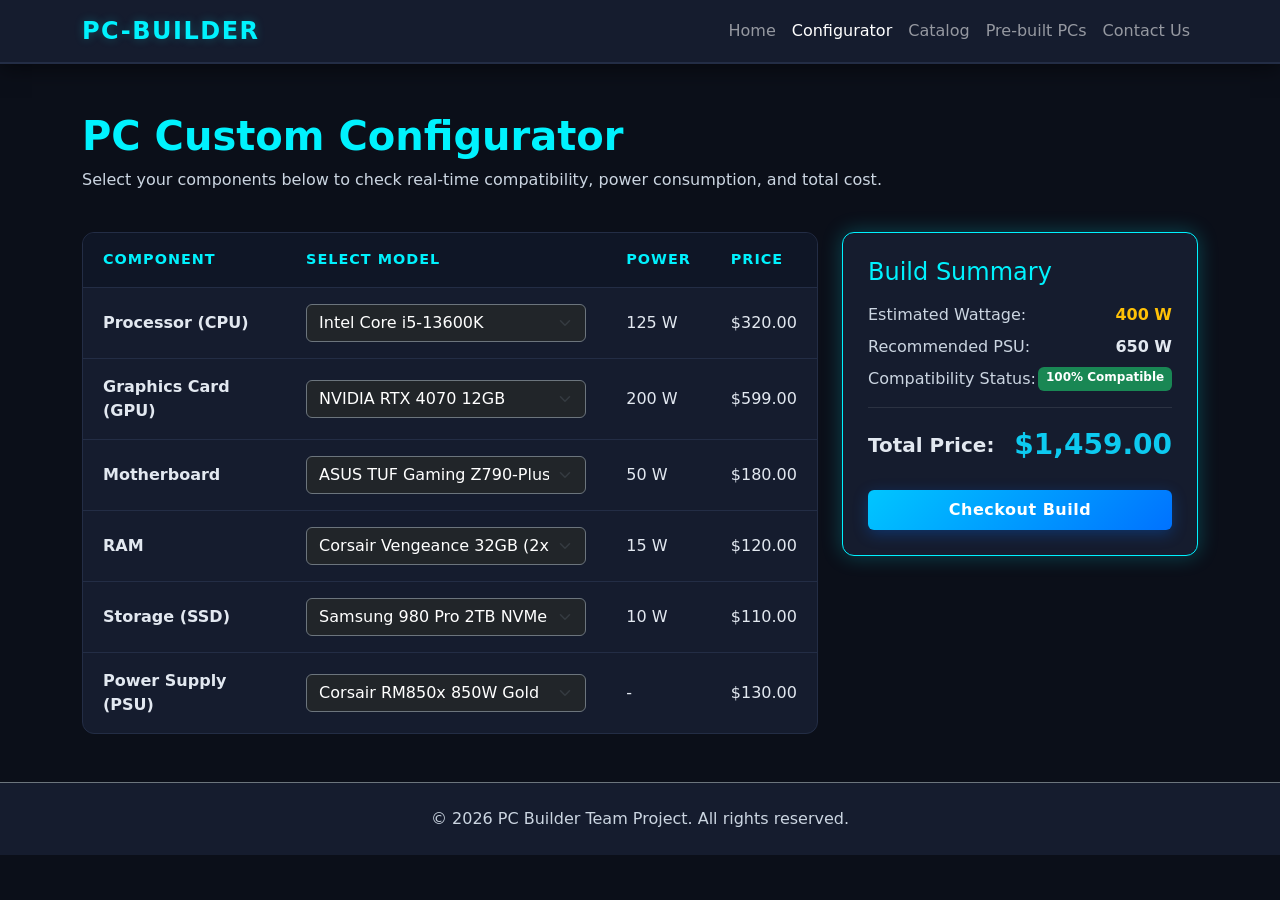
==== builder.html @ 35afa255 "builder" ====
<!DOCTYPE html>
<html lang="en">
<head>
    <meta charset="UTF-8">
    <meta name="viewport" content="width=device-width, initial-scale=1.0">
    <title>PC Builder — Configurator</title>
    <link href="https://cdn.jsdelivr.net/npm/bootstrap@5.3.0/dist/css/bootstrap.min.css" rel="stylesheet">
    <link rel="stylesheet" href="styles.css">
</head>
<body>

    <nav class="navbar navbar-expand-lg navbar-dark navbar-custom sticky-top">
        <div class="container">
            <a class="navbar-brand fw-bold" href="index.html" style="color: var(--accent-color);">PC-BUILDER</a>
            <button class="navbar-toggler" type="button" data-bs-toggle="collapse" data-bs-target="#navbarNav">
                <span class="navbar-toggler-icon"></span>
            </button>
            <div class="collapse navbar-collapse" id="navbarNav">
                <ul class="navbar-nav ms-auto">
                    <li class="nav-item"><a class="nav-link" href="index.html">Home</a></li>
                    <li class="nav-item"><a class="nav-link active" href="builder.html">Configurator</a></li>
                    <li class="nav-item"><a class="nav-link" href="catalog.html">Catalog</a></li>
                    <li class="nav-item"><a class="nav-link" href="prebuilt.html">Pre-built PCs</a></li>
                    <li class="nav-item"><a class="nav-link" href="contact.html">Contact Us</a></li>
                </ul>
            </div>
        </div>
    </nav>

    <main class="container my-5">
        <div class="row mb-4">
            <div class="col-12">
                <h1 class="fw-bold" style="color: var(--accent-color);">PC Custom Configurator</h1>
                <p class="text-muted">Select your components below to check real-time compatibility, power consumption, and total cost.</p>
            </div>
        </div>

        <div class="row g-4">
            <div class="col-lg-8">
                <table class="builder-table">
                    <thead>
                        <tr>
                            <th>Component</th>
                            <th>Select Model</th>
                            <th>Power</th>
                            <th>Price</th>
                        </tr>
                    </thead>
                    <tbody>
                        <tr>
                            <td><strong>Processor (CPU)</strong></td>
                            <td>
                                <select class="form-select bg-dark text-white border-secondary">
                                    <option value="320">Intel Core i5-13600K</option>
                                    <option value="220">AMD Ryzen 5 7600X</option>
                                    <option value="580">Intel Core i9-13900K</option>
                                </select>
                            </td>
                            <td>125 W</td>
                            <td>$320.00</td>
                        </tr>
                        <tr>
                            <td><strong>Graphics Card (GPU)</strong></td>
                            <td>
                                <select class="form-select bg-dark text-white border-secondary">
                                    <option value="599">NVIDIA RTX 4070 12GB</option>
                                    <option value="499">AMD Radeon RX 7800 XT</option>
                                    <option value="1599">NVIDIA RTX 4090 24GB</option>
                                </select>
                            </td>
                            <td>200 W</td>
                            <td>$599.00</td>
                        </tr>
                        <tr>
                            <td><strong>Motherboard</strong></td>
                            <td>
                                <select class="form-select bg-dark text-white border-secondary">
                                    <option value="180">ASUS TUF Gaming Z790-Plus</option>
                                    <option value="210">MSI MAG B650 Tomahawk</option>
                                </select>
                            </td>
                            <td>50 W</td>
                            <td>$180.00</td>
                        </tr>
                        <tr>
                            <td><strong>RAM</strong></td>
                            <td>
                                <select class="form-select bg-dark text-white border-secondary">
                                    <option value="120">Corsair Vengeance 32GB (2x16GB) DDR5</option>
                                    <option value="70">Kingston Fury 16GB (2x8GB) DDR4</option>
                                </select>
                            </td>
                            <td>15 W</td>
                            <td>$120.00</td>
                        </tr>
                        <tr>
                            <td><strong>Storage (SSD)</strong></td>
                            <td>
                                <select class="form-select bg-dark text-white border-secondary">
                                    <option value="110">Samsung 980 Pro 2TB NVMe M.2</option>
                                    <option value="60">WD Black 1TB NVMe M.2</option>
                                </select>
                            </td>
                            <td>10 W</td>
                            <td>$110.00</td>
                        </tr>
                        <tr>
                            <td><strong>Power Supply (PSU)</strong></td>
                            <td>
                                <select class="form-select bg-dark text-white border-secondary">
                                    <option value="130">Corsair RM850x 850W Gold</option>
                                    <option value="90">EVGA 750W Bronze</option>
                                </select>
                            </td>
                            <td>-</td>
                            <td>$130.00</td>
                        </tr>
                    </tbody>
                </table>
            </div>

            <div class="col-lg-4">
                <div class="summary-card">
                    <h3 class="h4 mb-3" style="color: var(--accent-color);">Build Summary</h3>
                    
                    <div class="d-flex justify-content-between mb-2">
                        <span class="text-muted">Estimated Wattage:</span>
                        <strong class="text-warning">400 W</strong>
                    </div>
                    <div class="d-flex justify-content-between mb-2">
                        <span class="text-muted">Recommended PSU:</span>
                        <strong>650 W</strong>
                    </div>
                    <div class="d-flex justify-content-between mb-2">
                        <span class="text-muted">Compatibility Status:</span>
                        <span class="badge bg-success">100% Compatible</span>
                    </div>

                    <hr class="border-secondary my-3">

                    <div class="d-flex justify-content-between align-items-center mb-4">
                        <span class="fs-5 fw-semibold">Total Price:</span>
                        <span class="fs-3 fw-bold text-info">$1,459.00</span>
                    </div>

                    <button class="btn btn-primary w-100 py-2">Checkout Build</button>
                </div>
            </div>
        </div>
    </main>

    <footer class="py-4 text-center border-top border-secondary mt-5">
        <p class="mb-0 text-muted">&copy; 2026 PC Builder Team Project. All rights reserved.</p>
    </footer>

    <script src="https://cdn.jsdelivr.net/npm/bootstrap@5.3.0/dist/js/bootstrap.bundle.min.js"></script>
</body>
</html>
---- styles.css ----
:root {
    --bg-color: #0b0f19;
    --card-bg: #151c2e;
    --accent-color: #00f2fe;
    --accent-glow: rgba(0, 242, 254, 0.25);
    --text-color: #e2e8f0;
    --text-muted: #cbd5e1;
    --border-color: #232d45;
    --hover-border: #38bdf8;
}

body {
    background-color: var(--bg-color);
    color: var(--text-color);
    font-family: 'Segoe UI', system-ui, -apple-system, sans-serif;
    margin: 0;
    padding: 0;
}

.navbar-custom {
    background-color: var(--card-bg);
    border-bottom: 2px solid var(--border-color);
    box-shadow: 0 4px 20px rgba(0, 0, 0, 0.5);
}

.navbar-brand {
    font-size: 1.5rem;
    letter-spacing: 1.5px;
    text-shadow: 0 0 10px var(--accent-glow);
}

footer {
    background-color: var(--card-bg);
}

.text-muted {
    color: var(--text-muted) !important;
}

.lead {
    color: #e2e8f0 !important;
}

footer p {
    color: #94a3b8 !important;
}

.rounded-3 {
    transition: transform 0.3s ease, border-color 0.3s ease, box-shadow 0.3s ease;
}

.rounded-3:hover {
    transform: translateY(-5px);
    border-color: var(--accent-color) !important;
    box-shadow: 0 8px 25px var(--accent-glow);
}

.btn-primary {
    background: linear-gradient(135deg, #00c6ff 0%, #0072ff 100%);
    border: none;
    font-weight: 600;
    letter-spacing: 0.5px;
    box-shadow: 0 4px 15px rgba(0, 114, 255, 0.3);
    transition: all 0.3s ease;
}

.btn-primary:hover {
    transform: translateY(-2px);
    box-shadow: 0 6px 20px rgba(0, 242, 254, 0.5);
}

.builder-table {
    width: 100%;
    border-collapse: separate;
    border-spacing: 0;
    background-color: var(--card-bg);
    border-radius: 12px;
    overflow: hidden;
    border: 1px solid var(--border-color);
}

.builder-table th, 
.builder-table td {
    padding: 16px 20px;
    border-bottom: 1px solid var(--border-color);
    vertical-align: middle;
}

.builder-table th {
    background-color: #0f1626;
    color: var(--accent-color);
    font-size: 0.9rem;
    text-transform: uppercase;
    letter-spacing: 1px;
}

.builder-table tr:last-child td {
    border-bottom: none;
}

.summary-card {
    background-color: var(--card-bg);
    border: 1px solid var(--accent-color);
    border-radius: 12px;
    padding: 25px;
    position: sticky;
    top: 90px;
    box-shadow: 0 0 20px var(--accent-glow);
}
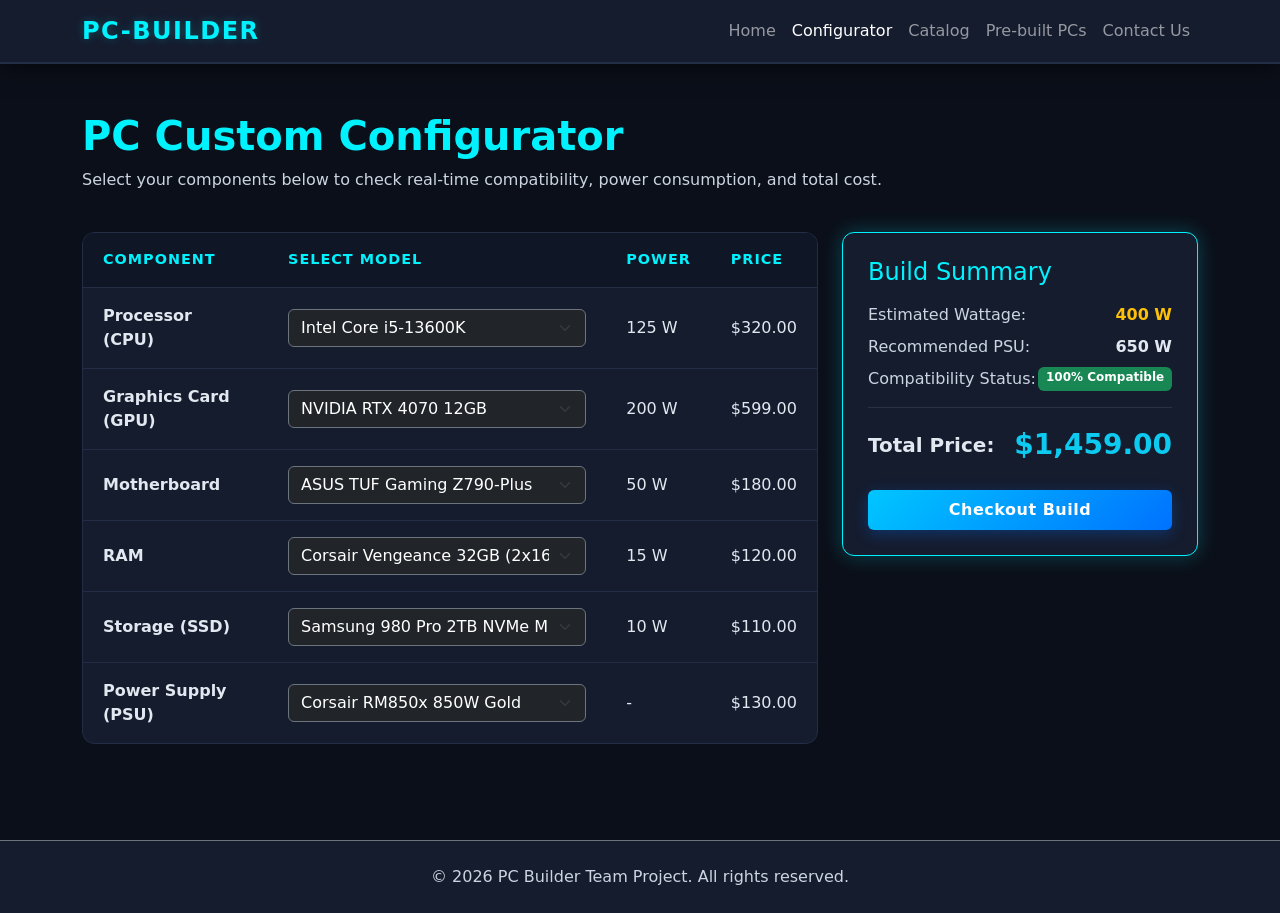
==== commit 2454159e: "Add contact page and responsive layouts for participant 3" ====
--- a/builder.html
+++ b/builder.html
@@ -4,21 +4,22 @@
     <meta charset="UTF-8">
     <meta name="viewport" content="width=device-width, initial-scale=1.0">
     <title>PC Builder — Configurator</title>
-    <link href="https://cdn.jsdelivr.net/npm/bootstrap@5.3.0/dist/css/bootstrap.min.css" rel="stylesheet">
+    <link href="vendor/bootstrap/bootstrap.min.css" rel="stylesheet">
     <link rel="stylesheet" href="styles.css">
 </head>
 <body>
+    <a class="skip-link" href="#main-content">Skip to main content</a>
 
     <nav class="navbar navbar-expand-lg navbar-dark navbar-custom sticky-top">
         <div class="container">
             <a class="navbar-brand fw-bold" href="index.html" style="color: var(--accent-color);">PC-BUILDER</a>
-            <button class="navbar-toggler" type="button" data-bs-toggle="collapse" data-bs-target="#navbarNav">
+            <button class="navbar-toggler" type="button" data-bs-toggle="collapse" data-bs-target="#navbarNav" aria-controls="navbarNav" aria-expanded="false" aria-label="Toggle navigation">
                 <span class="navbar-toggler-icon"></span>
             </button>
             <div class="collapse navbar-collapse" id="navbarNav">
                 <ul class="navbar-nav ms-auto">
                     <li class="nav-item"><a class="nav-link" href="index.html">Home</a></li>
-                    <li class="nav-item"><a class="nav-link active" href="builder.html">Configurator</a></li>
+                    <li class="nav-item"><a aria-current="page" class="nav-link active" href="builder.html">Configurator</a></li>
                     <li class="nav-item"><a class="nav-link" href="catalog.html">Catalog</a></li>
                     <li class="nav-item"><a class="nav-link" href="prebuilt.html">Pre-built PCs</a></li>
                     <li class="nav-item"><a class="nav-link" href="contact.html">Contact Us</a></li>
@@ -27,7 +28,7 @@
         </div>
     </nav>
 
-    <main class="container my-5">
+    <main id="main-content" class="container my-5">
         <div class="row mb-4">
             <div class="col-12">
                 <h1 class="fw-bold" style="color: var(--accent-color);">PC Custom Configurator</h1>
@@ -37,6 +38,7 @@
 
         <div class="row g-4">
             <div class="col-lg-8">
+                <div class="table-responsive" role="region" aria-label="Component selection; scroll horizontally on small screens" tabindex="0">
                 <table class="builder-table">
                     <thead>
                         <tr>
@@ -50,7 +52,7 @@
                         <tr>
                             <td><strong>Processor (CPU)</strong></td>
                             <td>
-                                <select class="form-select bg-dark text-white border-secondary">
+                                <select aria-label="Processor" class="form-select bg-dark text-white border-secondary">
                                     <option value="320">Intel Core i5-13600K</option>
                                     <option value="220">AMD Ryzen 5 7600X</option>
                                     <option value="580">Intel Core i9-13900K</option>
@@ -62,7 +64,7 @@
                         <tr>
                             <td><strong>Graphics Card (GPU)</strong></td>
                             <td>
-                                <select class="form-select bg-dark text-white border-secondary">
+                                <select aria-label="Graphics card" class="form-select bg-dark text-white border-secondary">
                                     <option value="599">NVIDIA RTX 4070 12GB</option>
                                     <option value="499">AMD Radeon RX 7800 XT</option>
                                     <option value="1599">NVIDIA RTX 4090 24GB</option>
@@ -74,7 +76,7 @@
                         <tr>
                             <td><strong>Motherboard</strong></td>
                             <td>
-                                <select class="form-select bg-dark text-white border-secondary">
+                                <select aria-label="Motherboard" class="form-select bg-dark text-white border-secondary">
                                     <option value="180">ASUS TUF Gaming Z790-Plus</option>
                                     <option value="210">MSI MAG B650 Tomahawk</option>
                                 </select>
@@ -85,7 +87,7 @@
                         <tr>
                             <td><strong>RAM</strong></td>
                             <td>
-                                <select class="form-select bg-dark text-white border-secondary">
+                                <select aria-label="Memory" class="form-select bg-dark text-white border-secondary">
                                     <option value="120">Corsair Vengeance 32GB (2x16GB) DDR5</option>
                                     <option value="70">Kingston Fury 16GB (2x8GB) DDR4</option>
                                 </select>
@@ -96,7 +98,7 @@
                         <tr>
                             <td><strong>Storage (SSD)</strong></td>
                             <td>
-                                <select class="form-select bg-dark text-white border-secondary">
+                                <select aria-label="Storage" class="form-select bg-dark text-white border-secondary">
                                     <option value="110">Samsung 980 Pro 2TB NVMe M.2</option>
                                     <option value="60">WD Black 1TB NVMe M.2</option>
                                 </select>
@@ -107,7 +109,7 @@
                         <tr>
                             <td><strong>Power Supply (PSU)</strong></td>
                             <td>
-                                <select class="form-select bg-dark text-white border-secondary">
+                                <select aria-label="Power supply" class="form-select bg-dark text-white border-secondary">
                                     <option value="130">Corsair RM850x 850W Gold</option>
                                     <option value="90">EVGA 750W Bronze</option>
                                 </select>
@@ -117,6 +119,7 @@
                         </tr>
                     </tbody>
                 </table>
+                </div>
             </div>
 
             <div class="col-lg-4">
@@ -153,6 +156,6 @@
         <p class="mb-0 text-muted">&copy; 2026 PC Builder Team Project. All rights reserved.</p>
     </footer>
 
-    <script src="https://cdn.jsdelivr.net/npm/bootstrap@5.3.0/dist/js/bootstrap.bundle.min.js"></script>
+    <script src="vendor/bootstrap/bootstrap.bundle.min.js"></script>
 </body>
 </html>
--- a/styles.css
+++ b/styles.css
@@ -106,4 +106,141 @@
     position: sticky;
     top: 90px;
     box-shadow: 0 0 20px var(--accent-glow);
-}+}
+
+.catalog-grid {
+    display: grid;
+    grid-template-columns: repeat(3, 1fr);
+    gap: 24px;
+    padding: 20px;
+    padding: 0 30px;
+}
+
+.product-image {
+    width: 100%;
+    height: 200px;
+    object-fit: contain;
+    padding: 15px;
+}
+
+.product-card {
+    background-color: var(--card-bg);
+    border: 1px solid var(--border-color);
+    border-radius: 12px;
+    transition: transform 0.3s ease, box-shadow 0.3s ease, border-color 0.3s ease;
+    overflow: hidden;
+    display: flex;
+    flex-direction: column;
+    height: 100%;
+}
+
+.product-card:hover {
+    transform: translateY(-5px);
+    box-shadow: 0 8px 25px var(--accent-glow);
+    border-color: var(--hover-border);
+}
+
+.product-info{
+    display: flex;
+    flex-direction: column;
+    padding: 20px;
+    flex-grow: 1;   
+}
+
+.product-info a {
+    margin-top: auto;
+}
+
+.product-info h5 {
+    color: var(--accent-color);
+    margin-bottom: 10px;
+    font-size: 1.25rem;
+}
+
+.product-info p{
+    color: var(--text-muted);
+    margin-bottom: 15px;
+}
+
+.comparison-table {
+    background-color: var(--card-bg);
+    color: var(--text-color);
+    border-color: var(--border-color);
+}
+
+.comparison-table th {
+    color: var(--accent-color);
+    background-color: var(--card-bg);
+}
+
+.comparison-table td {
+    color: var(--text-color);
+    background-color: var(--bg-color);
+}
+
+.comparison-table th,
+.comparison-table td {
+    padding: 15px;
+    border: 1px solid var(--border-color);
+}
+
+.comparison-table tr:hover {
+    background-color: var(--card-bg);
+    box-shadow: 0 4px 15px var(--accent-glow);
+}
+/* Participant 3: shared accessibility, contact page, and responsive layouts. */
+body { min-height: 100vh; display: flex; flex-direction: column; }
+main { flex: 1; }
+img { max-width: 100%; }
+:focus-visible { outline: 3px solid var(--accent-color); outline-offset: 4px; }
+.skip-link { position: fixed; top: -100px; left: 16px; z-index: 1100; padding: 12px 20px; background: var(--accent-color); color: var(--bg-color); }
+.skip-link:focus { top: 12px; }
+.contact-heading { max-width: 760px; }
+.contact-heading h1 { color: var(--accent-color); font-size: clamp(2rem, 4vw, 3.25rem); }
+.eyebrow { color: var(--accent-color); font-size: .75rem; font-weight: 700; letter-spacing: .13em; }
+.contact-panel, .faq-item { background: var(--card-bg); border: 1px solid var(--border-color); border-radius: 12px; }
+.contact-link { color: var(--accent-color); text-underline-offset: 4px; overflow-wrap: anywhere; }
+.contact-link:hover { color: #fff; }
+.contact-panel .form-control, .contact-panel .form-select { background-color: var(--bg-color); color: var(--text-color); border-color: #59667f; min-height: 48px; color-scheme: dark; }
+.contact-panel .form-select { --bs-form-select-bg-img: url("data:image/svg+xml,%3csvg xmlns='http://www.w3.org/2000/svg' viewBox='0 0 16 16'%3e%3cpath fill='none' stroke='%23cbd5e1' stroke-linecap='round' stroke-linejoin='round' stroke-width='2' d='m2 5 6 6 6-6'/%3e%3c/svg%3e"); }
+.contact-panel .form-control::placeholder { color: #9caac0; }
+.contact-panel .form-control:focus, .contact-panel .form-select:focus { border-color: var(--accent-color); box-shadow: 0 0 0 .2rem var(--accent-glow); }
+.contact-panel .form-text { color: var(--text-muted); }
+.form-status { padding: 16px; border-left: 3px solid var(--accent-color); background: var(--bg-color); }
+.faq-section { max-width: 900px; }
+.faq-item { margin-bottom: 12px; }
+.faq-item summary { padding: 20px 24px; cursor: pointer; font-weight: 600; }
+.faq-item[open] summary { color: var(--accent-color); }
+.faq-item p { padding: 0 24px 20px; margin: 0; color: var(--text-muted); }
+.table-responsive { border-radius: 12px; }
+.builder-table { min-width: 680px; }
+.builder-table .form-select { min-width: 240px; }
+.comparison-table { min-width: 620px; }
+
+/* Tablet: two catalog columns and a summary below the configurator. */
+@media (max-width: 991.98px) {
+    .catalog-grid { grid-template-columns: repeat(2, minmax(0, 1fr)); padding: 0 24px; }
+    .summary-card { position: static; }
+    .navbar-collapse { padding: 12px 0; }
+    .navbar-nav .nav-link { padding: 12px 8px; }
+    .navbar-nav .nav-link.active { background: var(--bg-color); border-radius: 6px; }
+}
+
+/* Mobile: single-column cards, roomy controls, and contained table scrolling. */
+@media (max-width: 575.98px) {
+    .catalog-grid { grid-template-columns: minmax(0, 1fr); padding: 0 12px; gap: 16px; }
+    .navbar-brand { font-size: 1.2rem; }
+    .contact-heading { margin-bottom: 28px !important; }
+    .contact-panel { padding: 20px !important; }
+    .contact-panel button[type="submit"] { width: 100%; }
+    .faq-item summary { padding: 18px; }
+    .faq-item p { padding: 0 18px 18px; }
+    .builder-table th, .builder-table td { padding: 12px; }
+    .summary-card { padding: 20px; }
+    .summary-card .d-flex { gap: 8px; flex-wrap: wrap; }
+    footer { padding-left: 16px; padding-right: 16px; }
+}
+
+@media (prefers-reduced-motion: reduce) {
+    *, *::before, *::after { scroll-behavior: auto !important; transition: none !important; }
+}
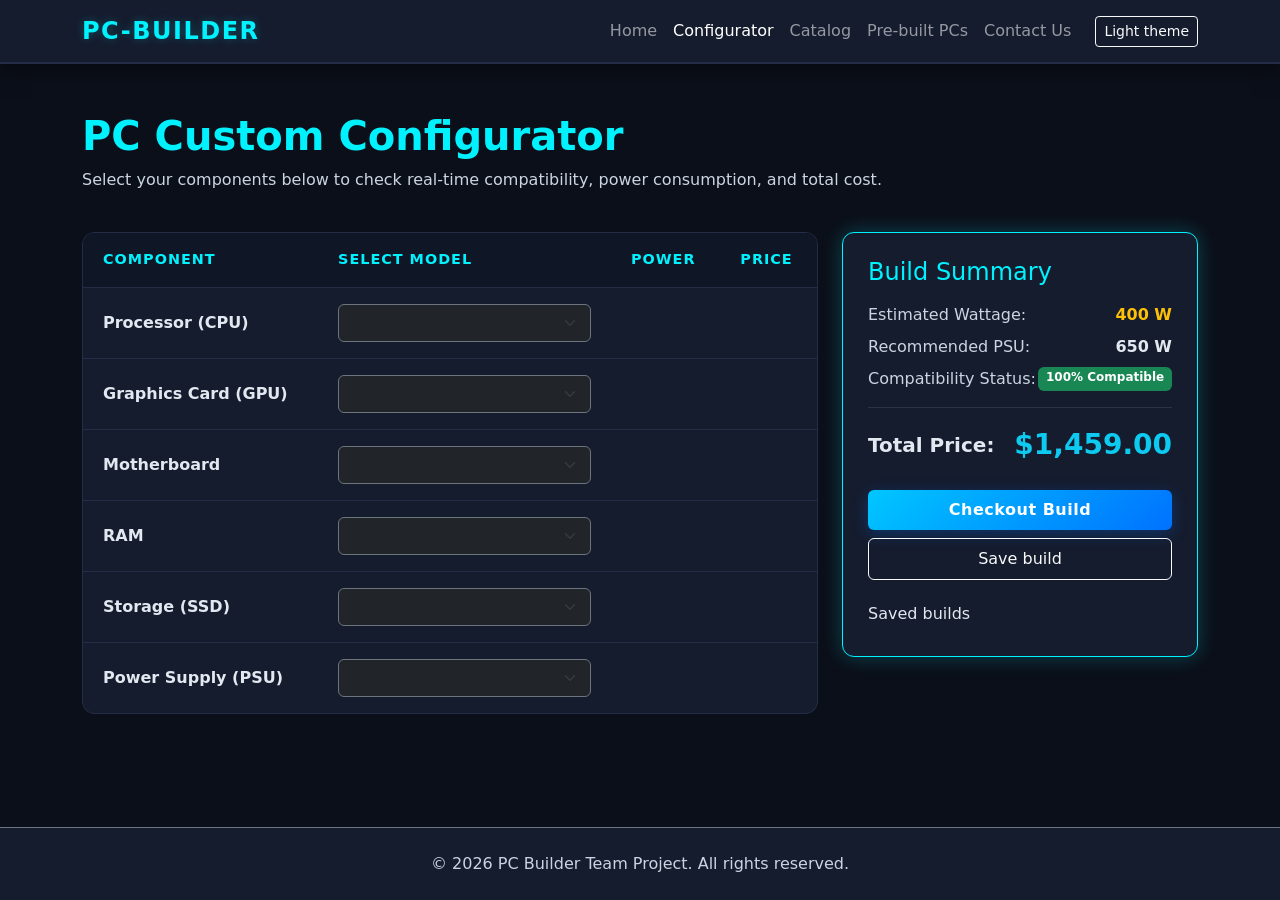
==== commit cfb1e62f: "builder" ====
--- a/builder.html
+++ b/builder.html
@@ -23,6 +23,9 @@
                     <li class="nav-item"><a class="nav-link" href="catalog.html">Catalog</a></li>
                     <li class="nav-item"><a class="nav-link" href="prebuilt.html">Pre-built PCs</a></li>
                     <li class="nav-item"><a class="nav-link" href="contact.html">Contact Us</a></li>
+                    <li class="nav-item d-flex align-items-center">
+                        <button id="theme-toggle" type="button" class="btn btn-sm btn-outline-light ms-lg-3 mt-2 mt-lg-0">Light theme</button>
+                    </li>
                 </ul>
             </div>
         </div>
@@ -51,71 +54,39 @@
                     <tbody>
                         <tr>
                             <td><strong>Processor (CPU)</strong></td>
-                            <td>
-                                <select aria-label="Processor" class="form-select bg-dark text-white border-secondary">
-                                    <option value="320">Intel Core i5-13600K</option>
-                                    <option value="220">AMD Ryzen 5 7600X</option>
-                                    <option value="580">Intel Core i9-13900K</option>
-                                </select>
-                            </td>
-                            <td>125 W</td>
-                            <td>$320.00</td>
+                            <td><select aria-label="Processor" data-category="cpu" class="part-select form-select bg-dark text-white border-secondary"></select></td>
+                            <td class="power-cell"></td>
+                            <td class="price-cell"></td>
                         </tr>
                         <tr>
                             <td><strong>Graphics Card (GPU)</strong></td>
-                            <td>
-                                <select aria-label="Graphics card" class="form-select bg-dark text-white border-secondary">
-                                    <option value="599">NVIDIA RTX 4070 12GB</option>
-                                    <option value="499">AMD Radeon RX 7800 XT</option>
-                                    <option value="1599">NVIDIA RTX 4090 24GB</option>
-                                </select>
-                            </td>
-                            <td>200 W</td>
-                            <td>$599.00</td>
+                            <td><select aria-label="Graphics card" data-category="gpu" class="part-select form-select bg-dark text-white border-secondary"></select></td>
+                            <td class="power-cell"></td>
+                            <td class="price-cell"></td>
                         </tr>
                         <tr>
                             <td><strong>Motherboard</strong></td>
-                            <td>
-                                <select aria-label="Motherboard" class="form-select bg-dark text-white border-secondary">
-                                    <option value="180">ASUS TUF Gaming Z790-Plus</option>
-                                    <option value="210">MSI MAG B650 Tomahawk</option>
-                                </select>
-                            </td>
-                            <td>50 W</td>
-                            <td>$180.00</td>
+                            <td><select aria-label="Motherboard" data-category="motherboard" class="part-select form-select bg-dark text-white border-secondary"></select></td>
+                            <td class="power-cell"></td>
+                            <td class="price-cell"></td>
                         </tr>
                         <tr>
                             <td><strong>RAM</strong></td>
-                            <td>
-                                <select aria-label="Memory" class="form-select bg-dark text-white border-secondary">
-                                    <option value="120">Corsair Vengeance 32GB (2x16GB) DDR5</option>
-                                    <option value="70">Kingston Fury 16GB (2x8GB) DDR4</option>
-                                </select>
-                            </td>
-                            <td>15 W</td>
-                            <td>$120.00</td>
+                            <td><select aria-label="Memory" data-category="ram" class="part-select form-select bg-dark text-white border-secondary"></select></td>
+                            <td class="power-cell"></td>
+                            <td class="price-cell"></td>
                         </tr>
                         <tr>
                             <td><strong>Storage (SSD)</strong></td>
-                            <td>
-                                <select aria-label="Storage" class="form-select bg-dark text-white border-secondary">
-                                    <option value="110">Samsung 980 Pro 2TB NVMe M.2</option>
-                                    <option value="60">WD Black 1TB NVMe M.2</option>
-                                </select>
-                            </td>
-                            <td>10 W</td>
-                            <td>$110.00</td>
+                            <td><select aria-label="Storage" data-category="storage" class="part-select form-select bg-dark text-white border-secondary"></select></td>
+                            <td class="power-cell"></td>
+                            <td class="price-cell"></td>
                         </tr>
                         <tr>
                             <td><strong>Power Supply (PSU)</strong></td>
-                            <td>
-                                <select aria-label="Power supply" class="form-select bg-dark text-white border-secondary">
-                                    <option value="130">Corsair RM850x 850W Gold</option>
-                                    <option value="90">EVGA 750W Bronze</option>
-                                </select>
-                            </td>
-                            <td>-</td>
-                            <td>$130.00</td>
+                            <td><select aria-label="Power supply" data-category="psu" class="part-select form-select bg-dark text-white border-secondary"></select></td>
+                            <td class="power-cell"></td>
+                            <td class="price-cell"></td>
                         </tr>
                     </tbody>
                 </table>
@@ -125,28 +96,34 @@
             <div class="col-lg-4">
                 <div class="summary-card">
                     <h3 class="h4 mb-3" style="color: var(--accent-color);">Build Summary</h3>
-                    
+
                     <div class="d-flex justify-content-between mb-2">
                         <span class="text-muted">Estimated Wattage:</span>
-                        <strong class="text-warning">400 W</strong>
+                        <strong class="text-warning" id="total-power">400 W</strong>
                     </div>
                     <div class="d-flex justify-content-between mb-2">
                         <span class="text-muted">Recommended PSU:</span>
-                        <strong>650 W</strong>
+                        <strong id="recommended-psu">650 W</strong>
                     </div>
                     <div class="d-flex justify-content-between mb-2">
                         <span class="text-muted">Compatibility Status:</span>
-                        <span class="badge bg-success">100% Compatible</span>
+                        <span class="badge bg-success" id="compat-badge">100% Compatible</span>
                     </div>
+                    <ul id="compat-messages" class="small text-warning ps-3 mb-2" aria-live="polite"></ul>
 
                     <hr class="border-secondary my-3">
 
                     <div class="d-flex justify-content-between align-items-center mb-4">
                         <span class="fs-5 fw-semibold">Total Price:</span>
-                        <span class="fs-3 fw-bold text-info">$1,459.00</span>
+                        <span class="fs-3 fw-bold text-info" id="total-price">$1,459.00</span>
                     </div>
 
-                    <button class="btn btn-primary w-100 py-2">Checkout Build</button>
+                    <button class="btn btn-primary w-100 py-2" type="button">Checkout Build</button>
+                    <button id="save-build" type="button" class="btn btn-outline-light w-100 py-2 mt-2">Save build</button>
+                    <p id="save-message" class="small mt-2 mb-0" role="status" aria-live="polite"></p>
+
+                    <h4 class="h6 mt-4">Saved builds</h4>
+                    <ul id="saved-builds" class="list-unstyled mb-0"></ul>
                 </div>
             </div>
         </div>
@@ -157,5 +134,7 @@
     </footer>
 
     <script src="vendor/bootstrap/bootstrap.bundle.min.js"></script>
+    <script src="main.js"></script>
+    <script src="builder.js"></script>
 </body>
 </html>
--- a/styles.css
+++ b/styles.css
@@ -188,7 +188,7 @@
     background-color: var(--card-bg);
     box-shadow: 0 4px 15px var(--accent-glow);
 }
-/* Participant 3: shared accessibility, contact page, and responsive layouts. */
+
 body { min-height: 100vh; display: flex; flex-direction: column; }
 main { flex: 1; }
 img { max-width: 100%; }
@@ -217,7 +217,7 @@
 .builder-table .form-select { min-width: 240px; }
 .comparison-table { min-width: 620px; }
 
-/* Tablet: two catalog columns and a summary below the configurator. */
+
 @media (max-width: 991.98px) {
     .catalog-grid { grid-template-columns: repeat(2, minmax(0, 1fr)); padding: 0 24px; }
     .summary-card { position: static; }
@@ -226,7 +226,7 @@
     .navbar-nav .nav-link.active { background: var(--bg-color); border-radius: 6px; }
 }
 
-/* Mobile: single-column cards, roomy controls, and contained table scrolling. */
+
 @media (max-width: 575.98px) {
     .catalog-grid { grid-template-columns: minmax(0, 1fr); padding: 0 12px; gap: 16px; }
     .navbar-brand { font-size: 1.2rem; }
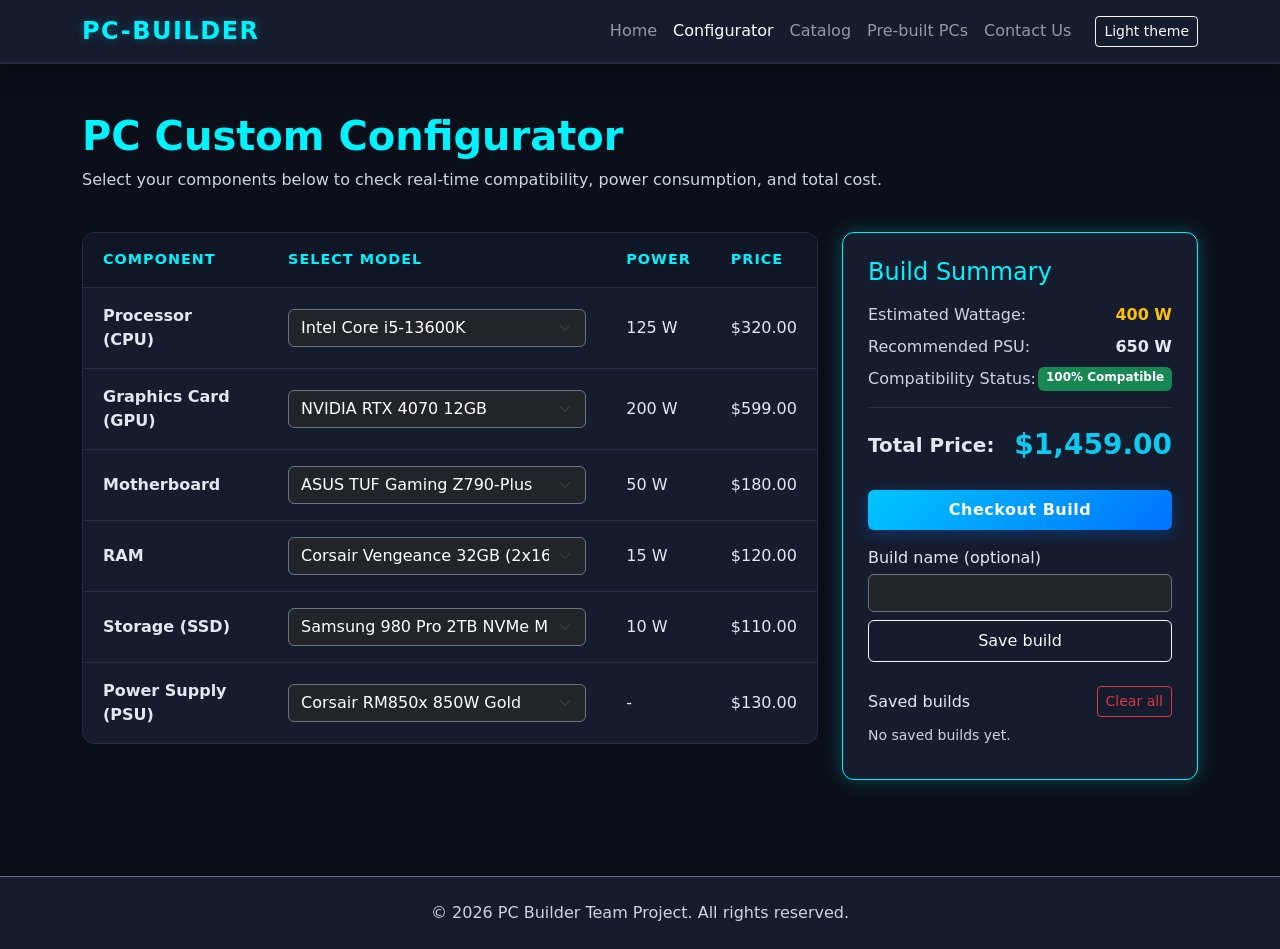
==== commit 9dec5136: "buttin clear all" ====
--- a/builder.html
+++ b/builder.html
@@ -91,6 +91,8 @@
                     </tbody>
                 </table>
                 </div>
+
+                <section id="stats-panel" class="mt-4" aria-label="Build statistics"></section>
             </div>
 
             <div class="col-lg-4">
@@ -119,11 +121,18 @@
                     </div>
 
                     <button class="btn btn-primary w-100 py-2" type="button">Checkout Build</button>
+
+                    <label for="build-name" class="form-label mt-3 mb-1">Build name (optional)</label>
+                    <input type="text" id="build-name" class="form-control bg-dark text-white border-secondary" maxlength="40" placeholder="My gaming PC">
                     <button id="save-build" type="button" class="btn btn-outline-light w-100 py-2 mt-2">Save build</button>
                     <p id="save-message" class="small mt-2 mb-0" role="status" aria-live="polite"></p>
 
-                    <h4 class="h6 mt-4">Saved builds</h4>
-                    <ul id="saved-builds" class="list-unstyled mb-0"></ul>
+                    <div class="d-flex justify-content-between align-items-center mt-4">
+                        <h4 class="h6 mb-0">Saved builds</h4>
+                        <button id="clear-builds" type="button" class="btn btn-sm btn-outline-danger">Clear all</button>
+                    </div>
+                    <p id="saved-empty" class="small text-muted mt-2 mb-0">No saved builds yet.</p>
+                    <ul id="saved-builds" class="list-unstyled mt-2 mb-0"></ul>
                 </div>
             </div>
         </div>
--- a/styles.css
+++ b/styles.css
@@ -244,3 +244,64 @@
 @media (prefers-reduced-motion: reduce) {
     *, *::before, *::after { scroll-behavior: auto !important; transition: none !important; }
 }
+
+/* Endterm shared UI: theme, form feedback, back-to-top and selected cards. */
+body {
+    --error-color: #ff9d9d;
+    --success-color: #72e2ac;
+    color-scheme: dark;
+}
+
+body.light-theme {
+    --bg-color: #f2f6fb;
+    --card-bg: #ffffff;
+    --accent-color: #006b87;
+    --accent-glow: rgba(0, 107, 135, .18);
+    --text-color: #17243a;
+    --text-muted: #4b5e74;
+    --border-color: #c5d0df;
+    --hover-border: #007d9f;
+    --error-color: #b42318;
+    --success-color: #146c43;
+    color-scheme: light;
+}
+
+body.light-theme .lead { color: var(--text-color) !important; }
+body.light-theme footer p { color: var(--text-muted) !important; }
+body.light-theme .builder-table th { background-color: #e6edf6; }
+body.light-theme .navbar-custom { --bs-navbar-color: #4b5e74; --bs-navbar-hover-color: #006b87; --bs-navbar-active-color: #17243a; --bs-navbar-toggler-border-color: #6b7c91; box-shadow: 0 4px 20px rgba(23, 36, 58, .08); }
+body.light-theme .navbar-toggler-icon { filter: invert(1); }
+body.light-theme .btn-outline-light { --bs-btn-color: #17243a; --bs-btn-border-color: #6b7c91; --bs-btn-hover-color: #fff; --bs-btn-hover-bg: #17243a; --bs-btn-hover-border-color: #17243a; --bs-btn-active-color: #fff; --bs-btn-active-bg: #17243a; }
+body.light-theme .contact-link:hover { color: #004b61; }
+body.light-theme .contact-panel .form-control,
+body.light-theme .contact-panel .form-select { color-scheme: light; border-color: #6b7c91; }
+body.light-theme .contact-panel .form-control::placeholder { color: #61738a; }
+body.light-theme .contact-panel .form-select { --bs-form-select-bg-img: url("data:image/svg+xml,%3csvg xmlns='http://www.w3.org/2000/svg' viewBox='0 0 16 16'%3e%3cpath fill='none' stroke='%234b5e74' stroke-linecap='round' stroke-linejoin='round' stroke-width='2' d='m2 5 6 6 6-6'/%3e%3c/svg%3e"); }
+
+.field-error { min-height: 1.4em; margin-top: .35rem; color: var(--error-color); font-size: .875rem; overflow-wrap: anywhere; }
+.contact-panel .is-invalid,
+.contact-panel .is-invalid:focus { border-color: var(--error-color); box-shadow: 0 0 0 .15rem color-mix(in srgb, var(--error-color) 20%, transparent); }
+.contact-panel .is-valid,
+.contact-panel .is-valid:focus { border-color: var(--success-color); box-shadow: none; }
+.form-status.is-success { color: var(--success-color); border-color: var(--success-color); overflow-wrap: anywhere; }
+.character-count { margin-top: .35rem; color: var(--text-muted); font-size: .875rem; text-align: right; }
+.character-count.is-over-limit { color: var(--error-color); }
+
+.faq-question { display: flex; justify-content: space-between; gap: 1rem; width: 100%; padding: 20px 24px; border: 0; border-radius: 12px; background: transparent; color: var(--text-color); font: inherit; font-weight: 600; text-align: left; cursor: pointer; }
+.faq-question::after { content: "+"; flex-shrink: 0; }
+.faq-question[aria-expanded="true"] { color: var(--accent-color); }
+.faq-question[aria-expanded="true"]::after { content: "−"; }
+.faq-answer p { padding-top: .25rem; }
+
+.back-to-top { display: none; position: fixed; right: max(1rem, env(safe-area-inset-right)); bottom: max(1rem, env(safe-area-inset-bottom)); z-index: 1030; min-width: 48px; min-height: 48px; padding: .65rem 1rem; border: 1px solid var(--accent-color); border-radius: 999px; background: var(--card-bg); color: var(--text-color); font-weight: 600; box-shadow: 0 4px 16px rgba(0, 0, 0, .2); cursor: pointer; }
+.back-to-top:hover { background: var(--accent-color); color: var(--bg-color); }
+/* Let jQuery animate scrollTop without Bootstrap starting a second animation. */
+:root { scroll-behavior: auto; }
+.product-card.selected,
+.product-card.is-selected,
+.product-card[aria-selected="true"] { border-color: var(--accent-color); outline: 2px solid var(--accent-color); outline-offset: 3px; box-shadow: 0 0 20px var(--accent-glow); }
+
+@media (max-width: 575.98px) {
+    .faq-question { padding: 18px; }
+    .back-to-top { right: .75rem; bottom: .75rem; }
+}
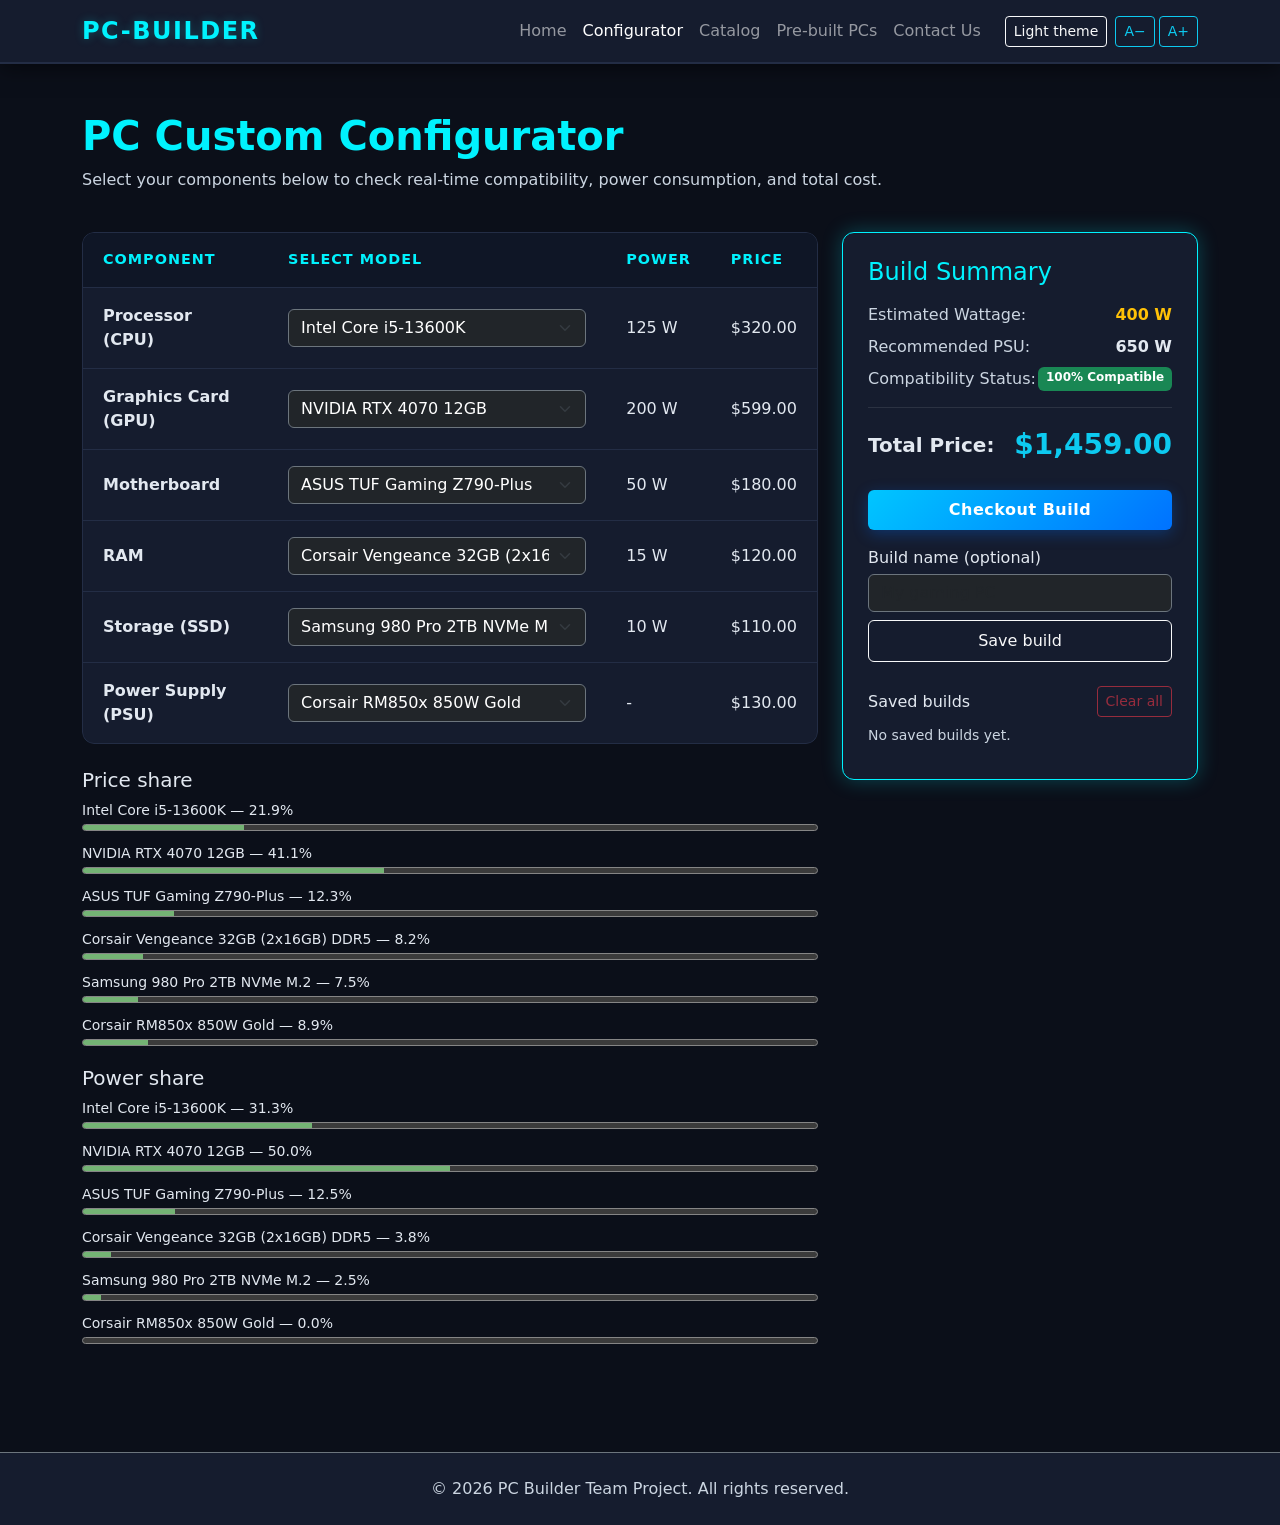
==== commit f5ba064b: "Add build statistics, text size controls, and contact drafts" ====
--- a/builder.html
+++ b/builder.html
@@ -144,6 +144,8 @@
 
     <script src="vendor/bootstrap/bootstrap.bundle.min.js"></script>
     <script src="main.js"></script>
+    <script src="a11y.js"></script>
+    <script src="stats.js"></script>
     <script src="builder.js"></script>
 </body>
 </html>
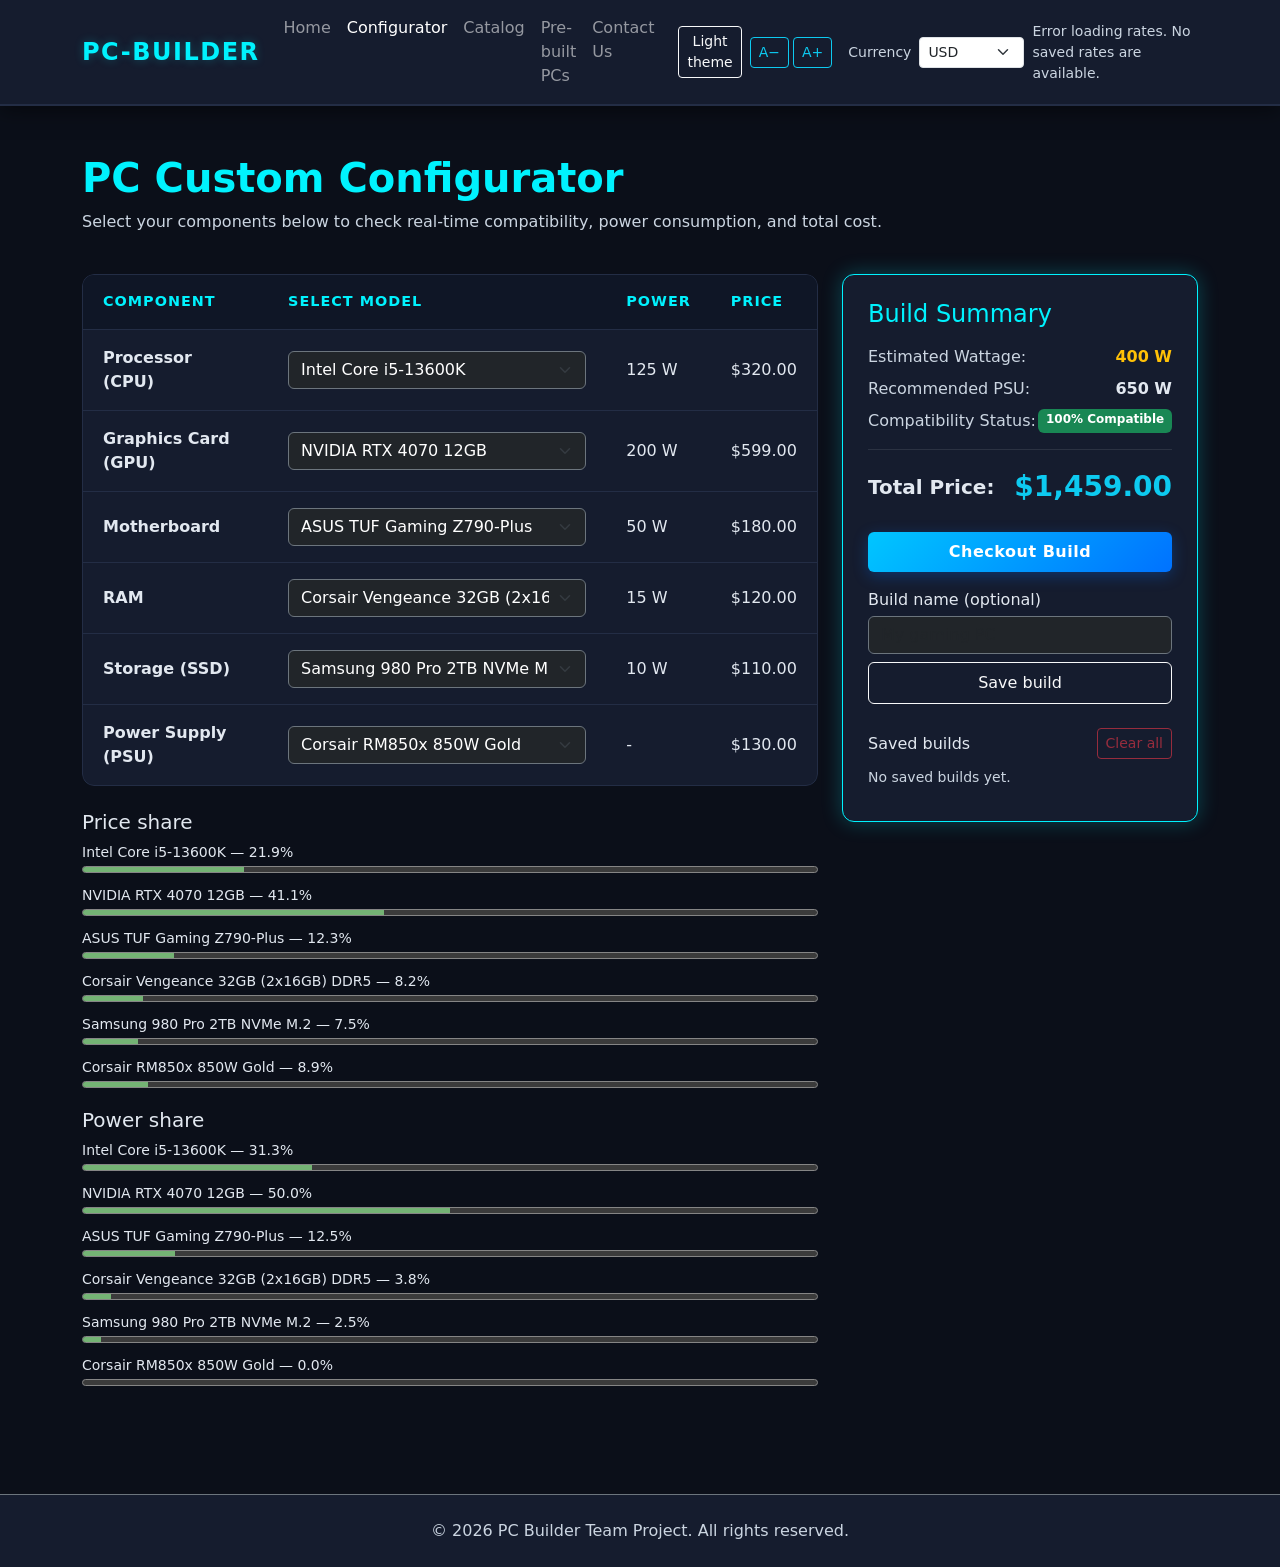
==== commit d72b61f9: "Currency changes in catalog build prebuild, add for Readme" ====
--- a/builder.html
+++ b/builder.html
@@ -146,6 +146,7 @@
     <script src="main.js"></script>
     <script src="a11y.js"></script>
     <script src="stats.js"></script>
+    <script src="currency.js"></script>
     <script src="builder.js"></script>
 </body>
 </html>
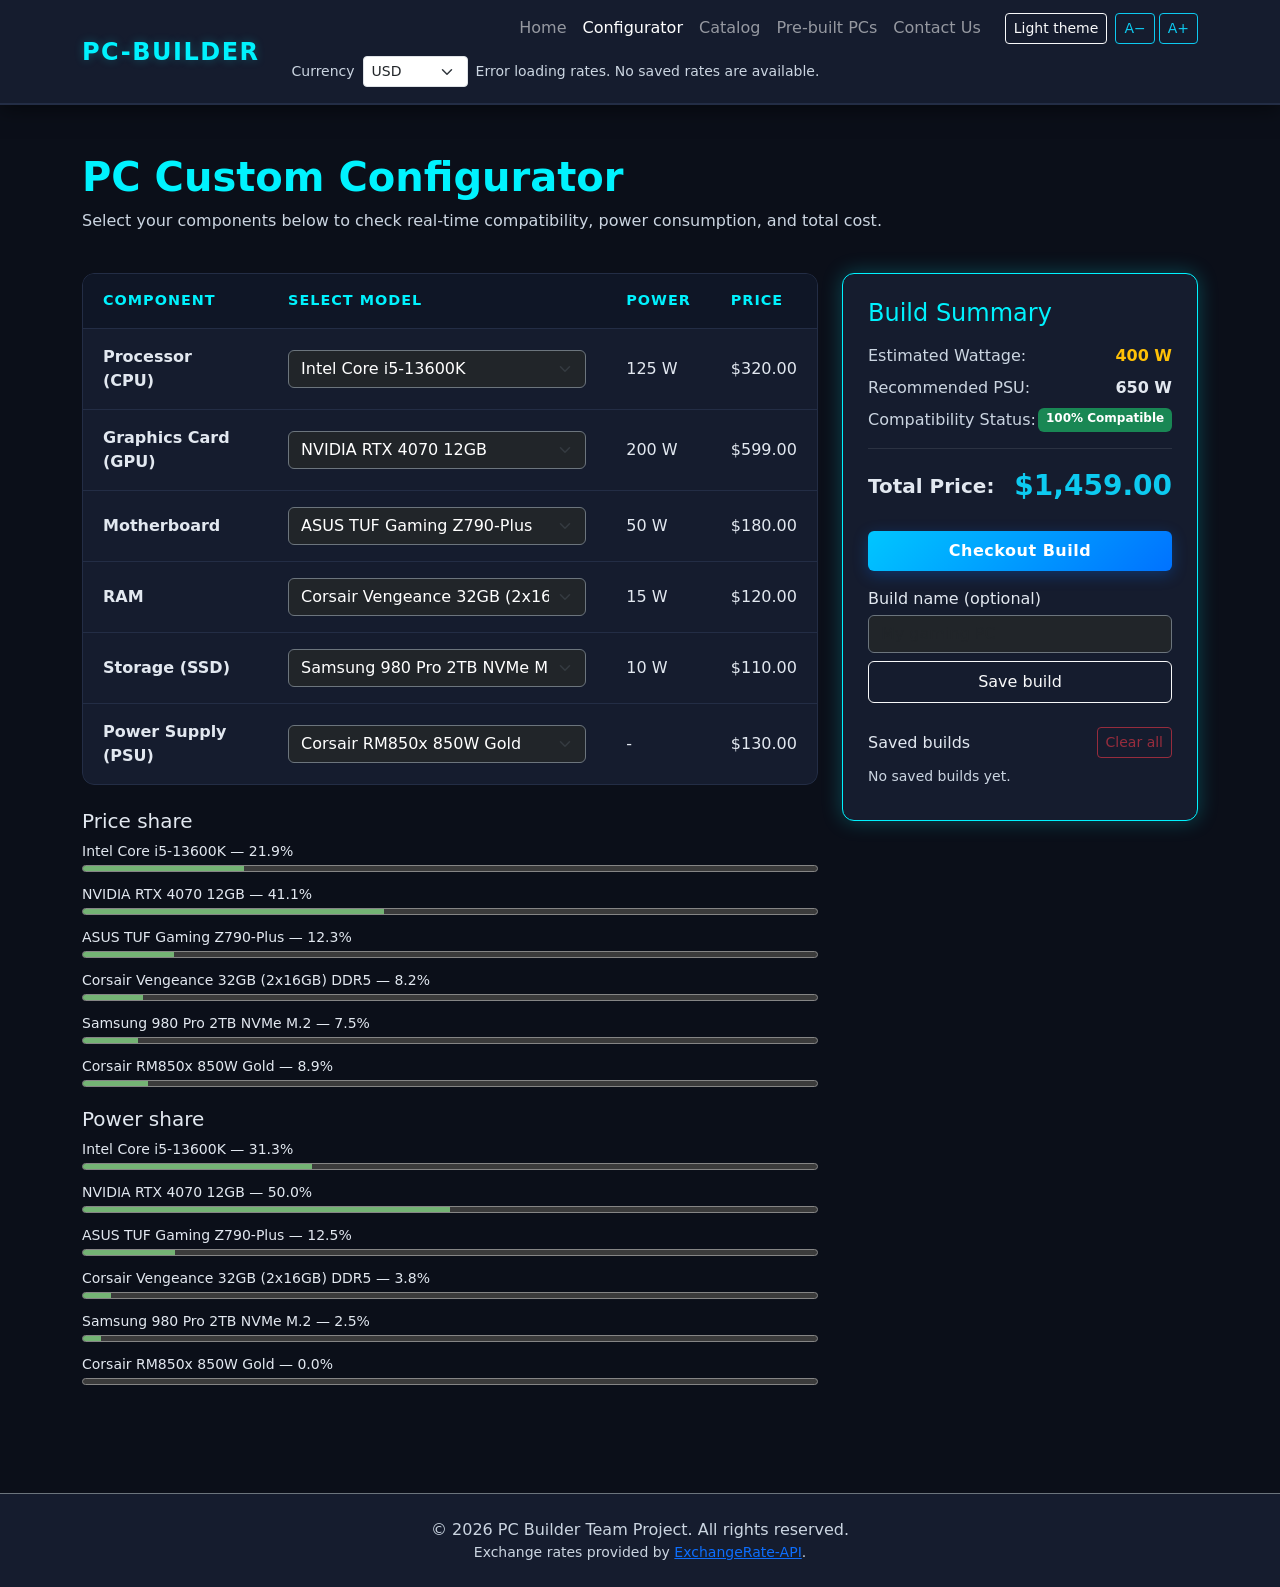
==== commit 133205c7: "Show currency controls on every page and update final documentation" ====
--- a/builder.html
+++ b/builder.html
@@ -140,6 +140,7 @@
 
     <footer class="py-4 text-center border-top border-secondary mt-5">
         <p class="mb-0 text-muted">&copy; 2026 PC Builder Team Project. All rights reserved.</p>
+        <p class="mb-0 small text-muted">Exchange rates provided by <a href="https://www.exchangerate-api.com">ExchangeRate-API</a>.</p>
     </footer>
 
     <script src="vendor/bootstrap/bootstrap.bundle.min.js"></script>
--- a/styles.css
+++ b/styles.css
@@ -305,3 +305,15 @@
     .faq-question { padding: 18px; }
     .back-to-top { right: .75rem; bottom: .75rem; }
 }
+
+.currency-control {
+    min-width: 0;
+}
+
+.currency-control #currency-status {
+    overflow-wrap: anywhere;
+}
+
+@media (min-width: 992px) {
+    .navbar-collapse.has-currency-control { flex-wrap: wrap; }
+}
